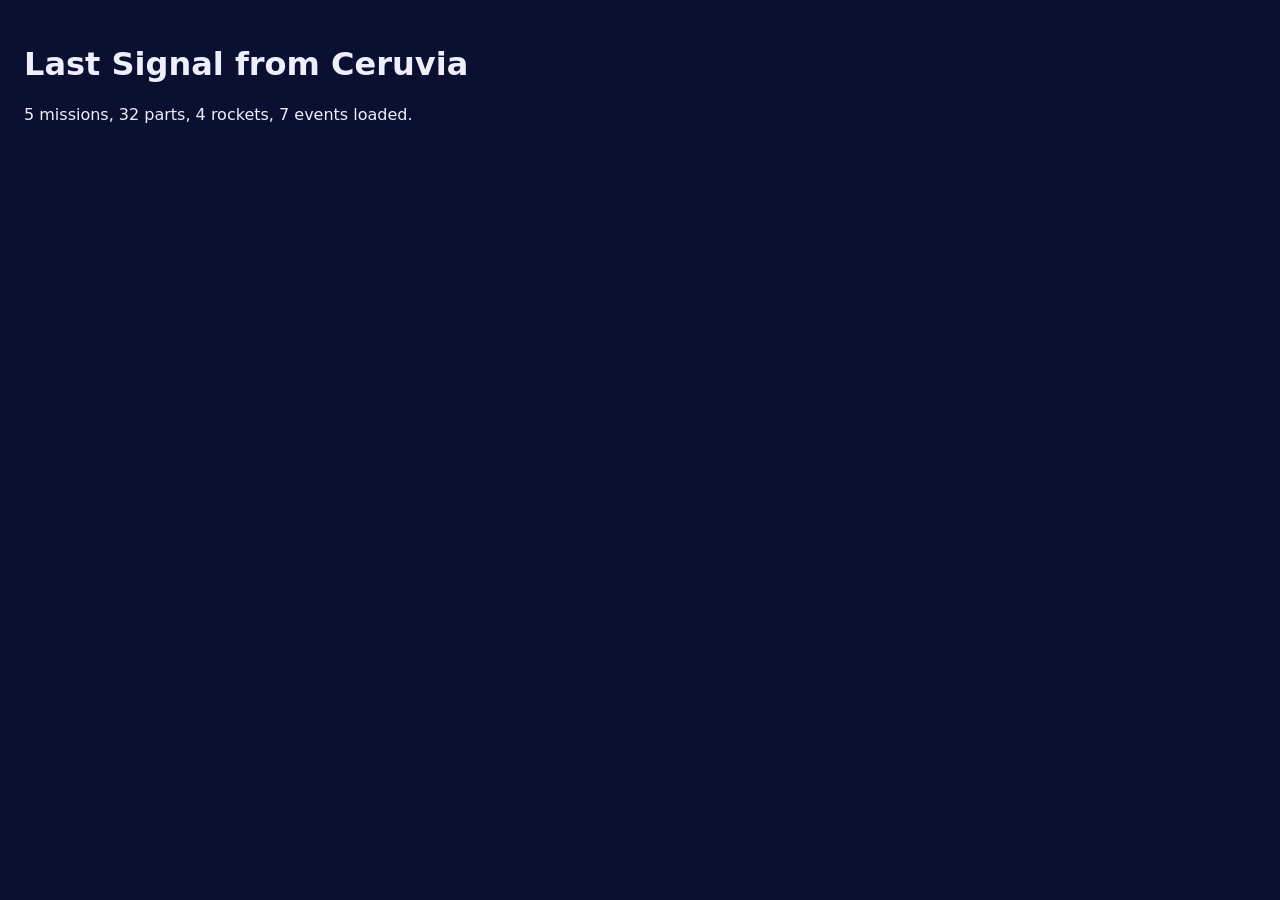
==== index.html @ 0e030383 "Step 2: the engineering model and a first Auto-build js/sim.js works out every number the player wil" ====
<!doctype html>
<!-- Written with the help of Claude, an AI assistant made by Anthropic, as directed and reviewed by the team. See "Use of AI" in README.md. Licensed under Apache-2.0 (see LICENSE). -->
<html lang="en">
<head>
<meta charset="utf-8">
<meta name="viewport" content="width=device-width, initial-scale=1">
<meta name="ai-assistance" content="Code, in-game text and synthesized audio written with the help of Claude (Anthropic), directed and reviewed by the team. No AI-generated images.">
<title>Last Signal from Ceruvia</title>
<style>body{background:#0b1030;color:#eef;font-family:system-ui,sans-serif;padding:16px}</style>
</head>
<body>
<main id="app"><h1>Last Signal from Ceruvia</h1><p id="status">Loading data…</p></main>
<script src="js/data.js"></script>
<script src="js/sim.js"></script>
<script src="js/builder.js"></script>
<script>
  // Temporary check page; replaced by the real shell in step 3.
  // Minimal stand-ins so the console snippets in TESTING.md run now.
  var S = { difficulty: 'rookie', mission: null, build: null, plan: null };
  function prepareMission(m) { S.mission = m; S.build = emptyBuild('medium'); S.plan = defaultPlan(m); }
  function C() { return calc(S.build, S.plan, S.mission, S.difficulty, 0); }
  document.getElementById('status').textContent =
    MISSIONS.length + ' missions, ' + Object.keys(PARTS).length + ' parts, ' +
    Object.keys(LAUNCHERS).length + ' rockets, ' + EVENTS.length + ' events loaded.';
</script>
</body>
</html>
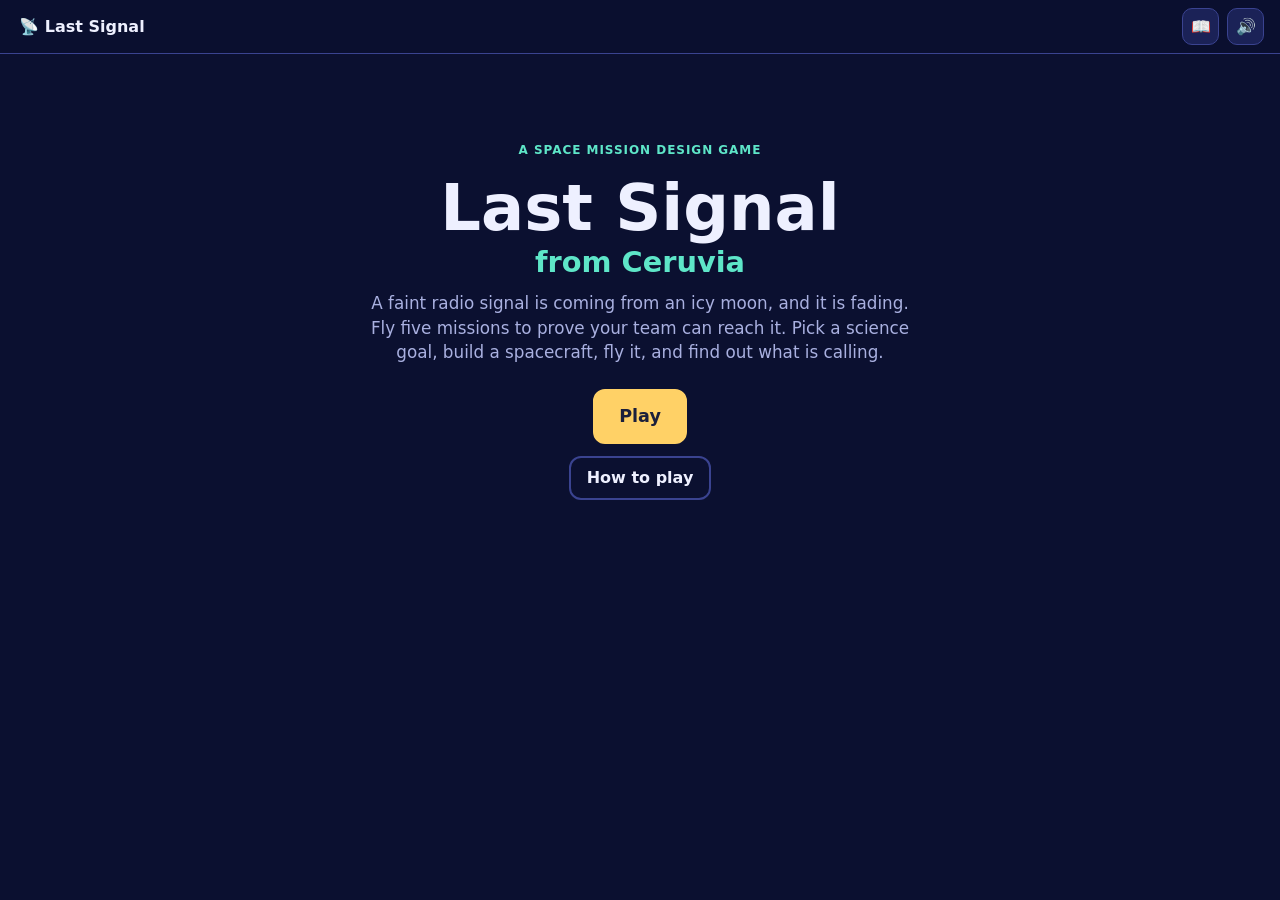
==== commit 8d317614: "Step 3: the whole game loop, from title screen to mission report Players can now pick a difficulty a" ====
--- a/index.html
+++ b/index.html
@@ -4,24 +4,25 @@
 <head>
 <meta charset="utf-8">
 <meta name="viewport" content="width=device-width, initial-scale=1">
+<meta name="description" content="Design and fly science missions, from Earth orbit to an icy moon with a fading signal.">
 <meta name="ai-assistance" content="Code, in-game text and synthesized audio written with the help of Claude (Anthropic), directed and reviewed by the team. No AI-generated images.">
+<meta name="theme-color" content="#0b1030">
 <title>Last Signal from Ceruvia</title>
-<style>body{background:#0b1030;color:#eef;font-family:system-ui,sans-serif;padding:16px}</style>
+<link rel="stylesheet" href="style.css">
 </head>
 <body>
-<main id="app"><h1>Last Signal from Ceruvia</h1><p id="status">Loading data…</p></main>
+<header id="topbar" class="topbar"></header>
+<main id="app" class="app" aria-live="polite"></main>
+<div id="modal" class="modal-wrap" hidden></div>
+<aside id="drawer" class="drawer" hidden aria-label="Handbook"></aside>
+<div id="toasts" class="toasts" aria-live="polite"></div>
+<noscript><p>This game needs JavaScript.</p></noscript>
 <script src="js/data.js"></script>
 <script src="js/sim.js"></script>
+<script src="js/audio.js"></script>
+<script src="js/fx.js"></script>
 <script src="js/builder.js"></script>
-<script>
-  // Temporary check page; replaced by the real shell in step 3.
-  // Minimal stand-ins so the console snippets in TESTING.md run now.
-  var S = { difficulty: 'rookie', mission: null, build: null, plan: null };
-  function prepareMission(m) { S.mission = m; S.build = emptyBuild('medium'); S.plan = defaultPlan(m); }
-  function C() { return calc(S.build, S.plan, S.mission, S.difficulty, 0); }
-  document.getElementById('status').textContent =
-    MISSIONS.length + ' missions, ' + Object.keys(PARTS).length + ' parts, ' +
-    Object.keys(LAUNCHERS).length + ' rockets, ' + EVENTS.length + ' events loaded.';
-</script>
+<script src="js/minigames.js"></script>
+<script src="js/game.js"></script>
 </body>
 </html>
--- a/style.css
+++ b/style.css
@@ -0,0 +1,182 @@
+/* Written with the help of Claude, an AI assistant made by Anthropic, as directed and reviewed by the team. See "Use of AI" in README.md. Licensed under Apache-2.0 (see LICENSE). */
+
+/* Base layout. The full sticker look, fonts and effects arrive in build step 7. */
+:root {
+  --bg: #0b1030; --bg2: #141a45; --card: #1b2257; --card2: #232b6b; --line: #3a4390;
+  --text: #eef0ff; --muted: #a9b0e0; --accent: #ffd166; --accent2: #5ee6c8;
+  --good: #06d6a0; --warn: #ffb547; --bad: #ef476f;
+  --radius: 14px; --font: system-ui, -apple-system, "Segoe UI", Roboto, sans-serif; --mono: ui-monospace, Menlo, Consolas, monospace;
+}
+* { box-sizing: border-box; }
+html, body { margin: 0; background: var(--bg); color: var(--text); font: 16px/1.45 var(--font); }
+body { min-height: 100vh; overflow-x: hidden; }
+h1, h2, h3, h4 { margin: .3em 0 .4em; line-height: 1.15; }
+h2 { font-size: 1.6rem; } h3 { font-size: 1.1rem; } h4 { font-size: .95rem; }
+p { margin: .4em 0; }
+a { color: var(--accent2); }
+button { font: inherit; color: inherit; }
+.small { font-size: .85rem; } .muted { color: var(--muted); } .mono { font-family: var(--mono); }
+.good { color: var(--good); } .warnc { color: var(--warn); } .badc { color: var(--bad); }
+.eyebrow { font-size: .75rem; letter-spacing: .08em; text-transform: uppercase; color: var(--accent2); font-weight: 700; }
+.row { display: flex; align-items: center; gap: .5rem; }
+.row.gap { gap: .6rem; } .row.wrap { flex-wrap: wrap; } .row.end { justify-content: flex-end; } .row.between { justify-content: space-between; }
+.stack { display: flex; flex-direction: column; gap: .7rem; align-items: center; }
+.grow { flex: 1; }
+.pill { display: inline-block; padding: .1em .55em; border-radius: 99px; background: var(--card2); border: 1px solid var(--line); font-size: .75rem; font-weight: 600; white-space: nowrap; }
+
+/* top bar */
+.topbar { position: sticky; top: 0; z-index: 20; display: flex; align-items: center; gap: .5rem; padding: .5rem 16px; background: rgba(11, 16, 48, .92); border-bottom: 1px solid var(--line); backdrop-filter: blur(6px); }
+.brand { background: none; border: 0; font-weight: 800; cursor: pointer; padding: .2rem; white-space: nowrap; }
+.brand:disabled { cursor: default; }
+.tb-mission { color: var(--muted); white-space: nowrap; overflow: hidden; text-overflow: ellipsis; }
+.iconbtn { background: var(--card); border: 1px solid var(--line); border-radius: 10px; width: 2.3rem; height: 2.3rem; cursor: pointer; flex: none; }
+
+/* main */
+.app { max-width: 1100px; margin: 0 auto; padding: 16px 16px 64px; }
+.narrow { max-width: 720px; margin: 0 auto; }
+.card { background: var(--card); border: 1px solid var(--line); border-radius: var(--radius); padding: 14px 16px; margin: 12px 0; }
+
+/* buttons */
+.btn { background: var(--card2); border: 2px solid var(--line); border-radius: 12px; padding: .55em 1em; font-weight: 700; cursor: pointer; transition: transform .08s; }
+.btn:active:not(:disabled) { transform: scale(.96); }
+.btn.primary { background: var(--accent); color: #1b1f3b; border-color: var(--accent); }
+.btn.ghost { background: transparent; }
+.btn.small { padding: .3em .7em; font-size: .85rem; }
+.btn.big { padding: .75em 1.4em; font-size: 1.1rem; }
+.btn:disabled { opacity: .45; cursor: not-allowed; }
+:focus-visible { outline: 3px solid var(--accent2); outline-offset: 2px; }
+
+/* choice cards */
+.choices { display: grid; grid-template-columns: repeat(auto-fill, minmax(220px, 1fr)); gap: .6rem; }
+.choice { display: flex; flex-direction: column; gap: .25rem; text-align: left; background: var(--card); border: 2px solid var(--line); border-radius: 12px; padding: .7rem .8rem; cursor: pointer; }
+.choice.sel { border-color: var(--accent); box-shadow: 0 0 0 2px var(--accent) inset; }
+.field { display: flex; flex-direction: column; gap: .3rem; margin: 1rem 0; }
+.field span:first-child { font-weight: 700; }
+input[type=text], textarea { background: var(--bg2); color: var(--text); border: 2px solid var(--line); border-radius: 10px; padding: .6em .8em; font: inherit; width: 100%; }
+input[type=range] { flex: 1; min-width: 120px; accent-color: var(--accent); }
+textarea.code { font-family: var(--mono); font-size: .8rem; word-break: break-all; }
+
+/* title */
+.title-screen { text-align: center; padding: 8vh 0 2rem; }
+.game-title { font-size: clamp(2.2rem, 8vw, 4rem); margin: .2em 0; }
+.game-title small { display: block; font-size: .45em; color: var(--accent2); }
+.lede { max-width: 560px; margin: 0 auto 1.5rem; color: var(--muted); font-size: 1.05rem; }
+
+/* mission control */
+.missions { display: grid; gap: .7rem; margin: 1rem 0; }
+.mission { display: flex; align-items: center; gap: .9rem; text-align: left; background: var(--card); border: 2px solid var(--line); border-radius: var(--radius); padding: .8rem 1rem; cursor: pointer; width: 100%; }
+.mission.locked { opacity: .55; cursor: not-allowed; }
+.mission .planet { font-size: 2.4rem; flex: none; }
+.mission .mtext { flex: 1; display: flex; flex-direction: column; min-width: 0; }
+.mission .mscore { display: flex; flex-direction: column; align-items: flex-end; flex: none; }
+.stars { color: var(--accent); letter-spacing: .1em; }
+table { width: 100%; border-collapse: collapse; }
+td { padding: .35rem .3rem; border-bottom: 1px solid var(--line); vertical-align: top; }
+table.score td:last-child { text-align: right; } tr.tot td { font-weight: 800; border-bottom: 0; }
+
+/* dialog */
+.dialog { display: flex; flex-direction: column; gap: .6rem; margin: 1rem 0; }
+.line { display: flex; gap: .6rem; align-items: flex-start; }
+.face { flex: none; width: 2.8rem; height: 2.8rem; border-radius: 50%; display: grid; place-items: center; font-size: 1.6rem; background: var(--card2); border: 2px solid var(--crew); }
+.bubble { background: var(--card); border: 1px solid var(--line); border-radius: 12px; padding: .5rem .8rem; flex: 1; min-width: 0; }
+.bubble p { margin: .2rem 0 0; }
+.objs, .how ol { padding-left: 1.3rem; }
+.card.goal.sel { border-color: var(--accent); }
+
+/* hangar */
+.goalchip { border-radius: 12px; padding: .5rem .8rem; margin: .6rem 0; font-size: .9rem; border: 1px solid var(--line); }
+.goalchip.ok { background: rgba(6, 214, 160, .12); border-color: var(--good); } .goalchip.warn { background: rgba(255, 181, 71, .12); border-color: var(--warn); }
+.meters { display: grid; grid-template-columns: repeat(auto-fill, minmax(240px, 1fr)); gap: .5rem .9rem; }
+.meter .row { justify-content: space-between; gap: .4rem; }
+.meter .row span { flex: 1; text-align: right; overflow: hidden; text-overflow: ellipsis; white-space: nowrap; }
+.meter .bar { height: 8px; border-radius: 99px; background: var(--bg2); overflow: hidden; margin-top: .25rem; }
+.meter .bar i { display: block; height: 100%; background: var(--good); }
+.meter.warn .bar i { background: var(--warn); } .meter.bad .bar i { background: var(--bad); }
+.meter .fix { color: var(--warn); margin-top: .15rem; } .meter.bad .fix { color: var(--bad); }
+.qbtn { flex: none; width: 1.5rem; height: 1.5rem; border-radius: 50%; border: 1px solid var(--line); background: var(--card2); cursor: pointer; font-size: .8rem; font-weight: 800; }
+.tabs { display: flex; gap: .4rem; margin: .8rem 0 0; }
+.tab { background: transparent; border: 2px solid var(--line); border-bottom: 0; border-radius: 12px 12px 0 0; padding: .45rem 1rem; cursor: pointer; font-weight: 700; }
+.tab.sel { background: var(--card); border-color: var(--accent); }
+.hangar-grid { display: grid; grid-template-columns: minmax(0, 1fr) minmax(0, 1fr); gap: 12px; }
+.hangar-grid .card { margin: 0; }
+.ship-head { display: flex; justify-content: space-between; align-items: center; gap: .5rem; flex-wrap: wrap; margin-bottom: .5rem; }
+.slotrow { margin: .45rem 0; }
+.slotrow .hint { opacity: .7; }
+.slots { display: flex; flex-wrap: wrap; gap: .35rem; margin-top: .2rem; }
+.slot { border-radius: 10px; padding: .3rem .6rem; font-size: .85rem; min-height: 2rem; display: inline-flex; align-items: center; gap: .3rem; }
+.slot.empty { border: 2px dashed var(--line); color: var(--muted); }
+.slot.full { background: var(--card2); border: 2px solid var(--cat); cursor: pointer; }
+.shelf { max-height: 70vh; overflow-y: auto; }
+.shelf-cat { margin-bottom: .6rem; }
+.part { display: flex; flex-direction: column; gap: .1rem; width: 100%; text-align: left; background: var(--bg2); border: 2px solid var(--line); border-left: 6px solid var(--cat); border-radius: 10px; padding: .45rem .6rem; margin: .3rem 0; cursor: pointer; }
+.part.on { box-shadow: 0 0 0 2px var(--cat) inset; }
+.part.locked { opacity: .5; }
+.goalstar { color: var(--accent); font-size: .8rem; }
+.chip { display: inline-block; border: 2px solid var(--cat); border-radius: 99px; padding: .05rem .5rem; font-size: .8rem; }
+.plan h3 { margin-top: 1rem; }
+.plan.locked .choice { opacity: .6; }
+details.adv { margin-top: 1rem; border: 1px solid var(--line); border-radius: 12px; padding: .5rem .8rem; }
+details summary { cursor: pointer; font-weight: 700; }
+
+/* review */
+.summary.ok { border-color: var(--good); } .summary.warn { border-color: var(--warn); } .summary.bad { border-color: var(--bad); }
+.ritem { display: flex; gap: .6rem; padding: .4rem 0; border-top: 1px solid var(--line); }
+.ricon { flex: none; width: 1.6rem; height: 1.6rem; border-radius: 50%; display: grid; place-items: center; font-weight: 900; color: #1b1f3b; }
+.ritem.ok .ricon { background: var(--good); } .ritem.warn .ricon { background: var(--warn); } .ritem.block .ricon { background: var(--bad); }
+
+/* flight */
+.game-card { max-width: 640px; margin: 1rem auto; text-align: center; }
+.verdict { border-radius: 12px; padding: .6rem; margin: .8rem 0; }
+.verdict.good { background: rgba(6, 214, 160, .12); } .verdict.ok { background: rgba(255, 209, 102, .12); } .verdict.bad { background: rgba(239, 71, 111, .14); }
+.game-card .row { justify-content: center; }
+.log { list-style: none; padding: 0; margin: .3rem 0; }
+.log li { padding: .25rem 0 .25rem .9rem; border-left: 3px solid var(--line); margin: .2rem 0; font-size: .9rem; }
+.log li.good { border-color: var(--good); } .log li.warn { border-color: var(--warn); } .log li.bad { border-color: var(--bad); }
+.explore-grid { display: grid; grid-template-columns: minmax(0, 1fr) minmax(0, 1fr); gap: 12px; }
+.explore-grid .card { margin: 0; }
+.planetmap { position: relative; width: 100%; max-width: 360px; aspect-ratio: 1; margin: 0 auto; border-radius: 50%; overflow: hidden;
+  background: radial-gradient(circle at 35% 30%, color-mix(in srgb, var(--pc) 70%, white), var(--pc) 55%, color-mix(in srgb, var(--pc) 50%, black)); }
+.nocov { position: absolute; left: 0; right: 0; background: repeating-linear-gradient(45deg, rgba(0, 0, 0, .45) 0 6px, rgba(0, 0, 0, .25) 6px 12px); }
+.nocov.top { top: 0; } .nocov.bot { bottom: 0; }
+.sitedot { position: absolute; transform: translate(-50%, -50%); width: 1.8rem; height: 1.8rem; border-radius: 50%; border: 3px solid #fff; background: rgba(27, 31, 59, .8); cursor: pointer; font-size: .75rem; font-weight: 800; padding: 0; }
+.sitedot.found { background: var(--good); color: #1b1f3b; }
+.sitedot.sel { border-color: var(--accent); box-shadow: 0 0 0 4px rgba(255, 209, 102, .5); }
+.findlist { list-style: none; padding: 0; }
+.findlist li { display: grid; grid-template-columns: 7.5rem 1fr 1fr; gap: .4rem; padding: .3rem 0; border-top: 1px solid var(--line); }
+.finds { display: grid; gap: .6rem; }
+.find { background: var(--bg2); border: 2px solid var(--accent2); border-radius: 12px; padding: .6rem .8rem; }
+.find .pill { margin-left: .4rem; }
+.event { text-align: center; }
+.ev-icon { font-size: 2.6rem; }
+.outcome { padding: .5rem; border-radius: 10px; } .outcome.good { background: rgba(6, 214, 160, .12); } .outcome.bad { background: rgba(239, 71, 111, .14); }
+
+/* report */
+.report-top { display: flex; align-items: center; gap: 1rem; justify-content: center; flex-wrap: wrap; }
+.bigstars { font-size: 2.4rem; } .total { font-size: 1.8rem; font-weight: 800; }
+.objlist { list-style: none; padding: 0; } .objlist li { padding: .3rem 0; }
+.objlist li.good { color: var(--text); } .objlist li.bad { color: var(--muted); }
+.links li { margin: .4rem 0; }
+
+/* overlays */
+.modal-wrap { position: fixed; inset: 0; z-index: 50; background: rgba(5, 8, 25, .7); display: grid; place-items: center; padding: 16px; }
+.modal-wrap[hidden] { display: none; }
+.modal-box { background: var(--card); border: 2px solid var(--line); border-radius: 16px; padding: 18px; width: 100%; max-width: 460px; max-height: 88vh; overflow-y: auto; }
+.modal-box.wide { max-width: 640px; }
+.drawer { position: fixed; top: 0; right: 0; bottom: 0; z-index: 40; width: min(420px, 100%); background: var(--bg2); border-left: 2px solid var(--line); padding: 16px; overflow-y: auto; }
+.drawer[hidden] { display: none; }
+.drawer details { margin: .6rem 0; border-bottom: 1px solid var(--line); padding-bottom: .5rem; }
+.toasts { position: fixed; left: 50%; bottom: 16px; transform: translateX(-50%); z-index: 60; display: flex; flex-direction: column; gap: .4rem; width: min(420px, calc(100% - 32px)); pointer-events: none; }
+.toast { background: var(--card2); border: 2px solid var(--accent); border-radius: 12px; padding: .55rem .8rem; text-align: center; transition: opacity .4s; }
+.toast.out { opacity: 0; }
+
+/* phones */
+@media (max-width: 720px) {
+  .hangar-grid, .explore-grid { grid-template-columns: minmax(0, 1fr); }
+  .shelf { max-height: none; }
+  .tb-mission { display: none; }
+  .brand span { display: none; }
+  .findlist li { grid-template-columns: 6rem 1fr; }
+  .findlist li span:last-child { grid-column: 2; }
+  h2 { font-size: 1.35rem; }
+}
+@media (prefers-reduced-motion: reduce) { * { transition: none !important; animation: none !important; } }
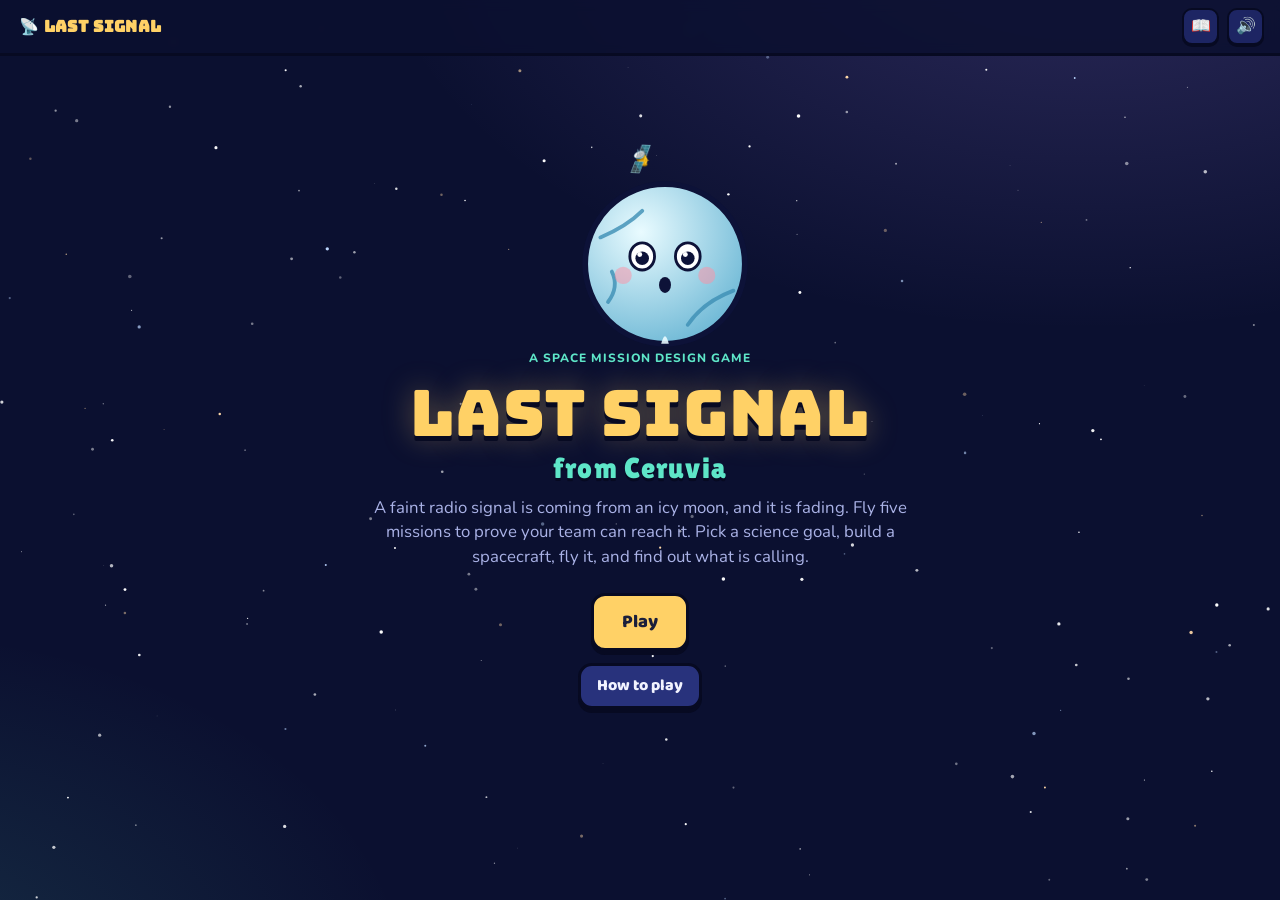
==== commit 19f51e6b: "Step 7: a cartoon space look with planets that have faces The game now sits on a twinkling starfield" ====
--- a/index.html
+++ b/index.html
@@ -8,9 +8,14 @@
 <meta name="ai-assistance" content="Code, in-game text and synthesized audio written with the help of Claude (Anthropic), directed and reviewed by the team. No AI-generated images.">
 <meta name="theme-color" content="#0b1030">
 <title>Last Signal from Ceruvia</title>
+<link rel="preconnect" href="https://fonts.googleapis.com">
+<link rel="preconnect" href="https://fonts.gstatic.com" crossorigin>
+<link rel="stylesheet" href="https://fonts.googleapis.com/css2?family=Baloo+2:wght@600;700;800&family=Bungee&family=IBM+Plex+Mono:wght@400;600&family=Lilita+One&family=Nunito:wght@400;600;700;800&display=swap">
 <link rel="stylesheet" href="style.css">
 </head>
 <body>
+<canvas id="bgSpace" aria-hidden="true"></canvas>
+<canvas id="fxLayer" aria-hidden="true"></canvas>
 <header id="topbar" class="topbar"></header>
 <main id="app" class="app" aria-live="polite"></main>
 <div id="modal" class="modal-wrap" hidden></div>
--- a/style.css
+++ b/style.css
@@ -2,10 +2,13 @@
 
 /* Base layout. The full sticker look, fonts and effects arrive in build step 7. */
 :root {
-  --bg: #0b1030; --bg2: #141a45; --card: #1b2257; --card2: #232b6b; --line: #3a4390;
-  --text: #eef0ff; --muted: #a9b0e0; --accent: #ffd166; --accent2: #5ee6c8;
+  --bg: #0b1030; --bg2: #141a4a; --card: #1d2563; --card2: #28327c; --line: #3d48a0; --ink: #070a22;
+  --text: #f2f3ff; --muted: #aab2e6; --accent: #ffd166; --accent2: #5ee6c8; --pink: #ff6b9d; --blue: #7cc4ff; --violet: #a78bfa;
   --good: #06d6a0; --warn: #ffb547; --bad: #ef476f;
-  --radius: 14px; --font: system-ui, -apple-system, "Segoe UI", Roboto, sans-serif; --mono: ui-monospace, Menlo, Consolas, monospace;
+  --radius: 18px; --font: "Nunito", system-ui, -apple-system, "Segoe UI", Roboto, sans-serif;
+  --display: "Lilita One", "Baloo 2", system-ui, sans-serif; --round: "Baloo 2", "Nunito", system-ui, sans-serif;
+  --title: "Bungee", "Lilita One", system-ui, sans-serif; --mono: "IBM Plex Mono", ui-monospace, Menlo, Consolas, monospace;
+  --sticker: 0 5px 0 var(--ink); --sticker-sm: 0 3px 0 var(--ink);
 }
 * { box-sizing: border-box; }
 html, body { margin: 0; background: var(--bg); color: var(--text); font: 16px/1.45 var(--font); }
@@ -99,13 +102,6 @@
 .tab.sel { background: var(--card); border-color: var(--accent); }
 .hangar-grid { display: grid; grid-template-columns: minmax(0, 1fr) minmax(0, 1fr); gap: 12px; }
 .hangar-grid .card { margin: 0; }
-.ship-head { display: flex; justify-content: space-between; align-items: center; gap: .5rem; flex-wrap: wrap; margin-bottom: .5rem; }
-.slotrow { margin: .45rem 0; }
-.slotrow .hint { opacity: .7; }
-.slots { display: flex; flex-wrap: wrap; gap: .35rem; margin-top: .2rem; }
-.slot { border-radius: 10px; padding: .3rem .6rem; font-size: .85rem; min-height: 2rem; display: inline-flex; align-items: center; gap: .3rem; }
-.slot.empty { border: 2px dashed var(--line); color: var(--muted); }
-.slot.full { background: var(--card2); border: 2px solid var(--cat); cursor: pointer; }
 .shelf { max-height: 70vh; overflow-y: auto; }
 .shelf-cat { margin-bottom: .6rem; }
 .part { display: flex; flex-direction: column; gap: .1rem; width: 100%; text-align: left; background: var(--bg2); border: 2px solid var(--line); border-left: 6px solid var(--cat); border-radius: 10px; padding: .45rem .6rem; margin: .3rem 0; cursor: pointer; }
@@ -169,14 +165,222 @@
 .toast { background: var(--card2); border: 2px solid var(--accent); border-radius: 12px; padding: .55rem .8rem; text-align: center; transition: opacity .4s; }
 .toast.out { opacity: 0; }
 
+/* ---------- hangar: the spacecraft ---------- */
+.center { text-align: center; }
+.ship-head { display: flex; justify-content: space-between; align-items: center; gap: .5rem; flex-wrap: wrap; margin-bottom: .4rem; }
+.ship { display: flex; flex-direction: column; align-items: center; gap: 6px; padding: 6px 0; user-select: none; -webkit-user-select: none; }
+.ship-row { display: flex; gap: 10px; justify-content: center; align-items: flex-end; }
+.ship-row.mid { align-items: center; width: 100%; gap: 6px; }
+.ship-row.bot { align-items: flex-start; }
+.wings { display: flex; flex-direction: column; gap: 6px; flex: none; }
+.body { flex: 0 1 250px; min-width: 0; padding: 8px; border-radius: 18px; border: 3px solid #0d1238; color: #1b1f3b;
+  background: linear-gradient(160deg, color-mix(in srgb, var(--paint) 92%, white), color-mix(in srgb, var(--paint) 70%, black)); box-shadow: 0 6px 0 rgba(0, 0, 0, .3); }
+.body-head { display: flex; align-items: center; gap: 6px; margin-bottom: 4px; min-width: 0; }
+.nameplate { font-weight: 800; font-size: .8rem; background: rgba(13, 18, 56, .85); color: #fff; padding: .1rem .5rem; border-radius: 99px; overflow: hidden; text-overflow: ellipsis; white-space: nowrap; }
+.zone { margin-top: 4px; }
+.zl { display: block; font-size: .62rem; font-weight: 800; text-transform: uppercase; letter-spacing: .06em; opacity: .75; margin-bottom: 2px; }
+.mgrid { display: grid; grid-template-columns: repeat(3, minmax(0, 1fr)); gap: 5px; }
+.mount { width: 64px; height: 56px; border-radius: 10px; display: flex; flex-direction: column; align-items: center; justify-content: center; gap: 1px;
+  font-size: .66rem; line-height: 1.05; text-align: center; padding: 2px; touch-action: pan-y; -webkit-touch-callout: none; user-select: none; -webkit-user-select: none; transition: transform .1s; }
+.mgrid .mount { width: auto; min-width: 0; }
+.mount .mi { font-size: 1.25rem; line-height: 1; }
+.mount .ml { max-width: 100%; overflow: hidden; text-overflow: ellipsis; white-space: nowrap; }
+.mount.empty { border: 2px dashed rgba(169, 176, 224, .55); background: rgba(11, 16, 48, .35); color: var(--muted); }
+.mount.empty .mi { opacity: .45; filter: grayscale(1); }
+.body .mount.empty { border-color: rgba(13, 18, 56, .45); background: rgba(255, 255, 255, .28); color: rgba(13, 18, 56, .75); }
+.mount.locked { opacity: .45; }
+.mount.full { background: var(--card2); border: 2px solid var(--cat); color: var(--text); cursor: grab; box-shadow: 0 3px 0 rgba(0, 0, 0, .35); }
+.mount.wing { width: 58px; height: 62px; }
+.mount.full.solar { background: repeating-linear-gradient(90deg, #24409a 0 9px, #3a62d6 9px 11px); border-color: #9ec0ff; }
+.mount.full.rtg { background: repeating-linear-gradient(0deg, #4a4f6e 0 6px, #2f3350 6px 9px); }
+.mount.ant { border-radius: 50% 50% 12px 12px; }
+.mount.cap { border-radius: 40px 40px 10px 10px; }
+.mount.eng { border-radius: 8px 8px 26px 26px; }
+.mount.lnd { border-radius: 10px 10px 4px 4px; }
+.patch-img { width: 42px; height: 42px; border-radius: 50%; flex: none; display: inline-grid; place-items: center; background: rgba(13, 18, 56, .25); }
+.patch-img.big { width: 72px; height: 72px; }
+.patch-img.empty { font-size: 1.2rem; }
+/* drag and drop */
+.part, .mount.full { -webkit-touch-callout: none; }
+.part { touch-action: pan-y; user-select: none; -webkit-user-select: none; }
+body.dragging, body.dragging * { cursor: grabbing !important; }
+body.dragging .mount.can { outline: 3px dashed var(--good); outline-offset: 2px; }
+body.dragging .mount.nope { opacity: .3; }
+.mount.over { transform: scale(1.1); background: rgba(6, 214, 160, .45) !important; }
+.drag-ghost { position: fixed; left: 0; top: 0; z-index: 100; pointer-events: none; padding: .45rem .75rem; border-radius: 12px; background: var(--card2);
+  border: 2px solid var(--cat); font-weight: 800; box-shadow: 0 10px 24px rgba(0, 0, 0, .5); white-space: nowrap; }
+.shelf-tip { margin-top: 0; }
+/* paint tab */
+.paint-grid { display: grid; grid-template-columns: minmax(0, 1fr) minmax(0, 1.4fr); gap: 12px; }
+.paint-grid > .card { margin: 0; }
+.swatches { display: flex; flex-wrap: wrap; gap: .4rem; margin: .4rem 0; }
+.swatch { width: 2.2rem; height: 2.2rem; border-radius: 50%; border: 3px solid var(--line); background: var(--sw); cursor: pointer; padding: 0; }
+.swatch.sel { border-color: var(--accent); box-shadow: 0 0 0 3px rgba(255, 209, 102, .4); }
+.small-sw .swatch { width: 1.8rem; height: 1.8rem; }
+.patch-editor { display: flex; gap: 12px; flex-wrap: wrap; align-items: flex-start; }
+.patchwrap { position: relative; width: min(280px, 100%); aspect-ratio: 1; flex: none; }
+.patchwrap canvas { position: absolute; inset: 0; width: 100%; height: 100%; }
+#patchArt { touch-action: none; cursor: crosshair; }
+#patchRing { pointer-events: none; }
+.tools { flex: 1; min-width: 200px; display: flex; flex-direction: column; gap: .5rem; }
+.stamps { display: flex; flex-wrap: wrap; gap: .3rem; }
+.stampbtn { width: 2.2rem; height: 2.2rem; border-radius: 10px; border: 2px solid var(--line); background: var(--bg2); cursor: pointer; font-size: 1.1rem; padding: 0; }
+.stampbtn.sel { border-color: var(--accent); }
+/* compare tab */
+.tablewrap { overflow-x: auto; }
+table.compare { min-width: 420px; }
+table.compare th { text-align: left; padding: .35rem .3rem; border-bottom: 1px solid var(--line); font-size: .85rem; vertical-align: top; }
+table.compare td { font-size: .9rem; }
+table.compare td.best { color: var(--good); font-weight: 800; }
+
+/* ---------- minigames ---------- */
+.game-wrap { max-width: 900px; margin: 0 auto; }
+.ghud { min-height: 1.6em; font-size: .9rem; color: var(--muted); margin: .2rem 0 .4rem; }
+.ghud b { color: var(--text); font-family: var(--mono); }
+.gcanvas { width: 100%; border-radius: var(--radius); overflow: hidden; border: 2px solid var(--line); background: #060a24; }
+.gcanvas canvas { display: block; width: 100%; touch-action: none; }
+.touch { display: flex; gap: .5rem; margin-top: .6rem; justify-content: center; user-select: none; -webkit-user-select: none; }
+.tbtn { flex: 1; max-width: 140px; min-height: 3.4rem; border-radius: 14px; border: 2px solid var(--line); background: var(--card2); font-weight: 800; font-size: 1rem;
+  touch-action: none; -webkit-touch-callout: none; cursor: pointer; }
+.tbtn.wide { max-width: 260px; }
+.tbtn.on { background: var(--accent); color: #1b1f3b; border-color: var(--accent); transform: scale(.96); }
+.keys { margin: .6rem 0; }
+.effects { text-align: left; background: var(--bg2); border-radius: 12px; padding: .5rem .8rem; margin: .7rem 0; font-size: .9rem; }
+.effects ul { margin: .3rem 0 0; padding-left: 1.2rem; }
+.lesson { background: rgba(255, 209, 102, .1); border-radius: 10px; padding: .4rem .6rem; }
+.scanbox canvas { width: 100%; height: auto; border-radius: 10px; display: block; margin: .4rem 0; }
+/* power emergency */
+.crisis-stats { display: grid; grid-template-columns: repeat(auto-fit, minmax(120px, 1fr)); gap: .5rem; margin: .6rem 0; }
+.crisis-stats div { background: var(--bg2); border-radius: 10px; padding: .4rem .6rem; display: flex; flex-direction: column; }
+.battery .bar { height: 14px; border-radius: 99px; background: var(--bg2); overflow: hidden; margin: .3rem 0 .6rem; }
+.battery .bar i { display: block; height: 100%; background: var(--good); transition: width .3s; }
+.battery .bar i.low { background: var(--bad); }
+.loads { display: grid; grid-template-columns: repeat(auto-fill, minmax(200px, 1fr)); gap: .5rem; margin: .5rem 0; }
+.load { display: flex; flex-direction: column; gap: .15rem; text-align: left; padding: .55rem .7rem; border-radius: 12px; border: 2px solid var(--line); background: var(--bg2); cursor: pointer; opacity: .75; }
+.load.on { border-color: var(--good); background: rgba(6, 214, 160, .1); opacity: 1; }
+
+/* ---------- beginner mode: coach and tour ---------- */
+.coach { display: flex; gap: .7rem; align-items: flex-start; background: var(--card); border: 2px solid var(--accent); border-radius: var(--radius); padding: .7rem .9rem; margin: .6rem 0; }
+.coach-body { flex: 1; min-width: 0; }
+.coach-body p { margin: .15rem 0 .45rem; }
+.checks { display: inline-flex; flex-wrap: wrap; gap: .3rem; }
+.check { font-size: .75rem; font-weight: 700; padding: .1rem .5rem; border-radius: 99px; background: var(--bg2); color: var(--muted); border: 1px solid var(--line); }
+.check.ok { color: var(--good); border-color: var(--good); }
+.tour { position: fixed; inset: 0; z-index: 70; pointer-events: none; }
+.tour-spot { position: fixed; border-radius: 14px; box-shadow: 0 0 0 9999px rgba(5, 8, 25, .72); outline: 3px solid var(--accent); transition: all .25s ease; }
+.tour-tip { position: fixed; left: 50%; transform: translateX(-50%); width: min(460px, calc(100% - 32px)); background: var(--card2); border: 2px solid var(--accent);
+  border-radius: 16px; padding: .8rem 1rem; pointer-events: auto; box-shadow: 0 10px 30px rgba(0, 0, 0, .5); }
+.tour-tip.at-top { top: 70px; } .tour-tip.at-bottom { bottom: 16px; }
+.tour-tip p { margin: 0 0 .5rem; }
+@media (prefers-reduced-motion: reduce) { .tour-spot { transition: none; } }
+
+/* ---------- look and feel: cosmic sticker style ---------- */
+html { background: radial-gradient(1200px 700px at 85% -10%, rgba(167, 139, 250, .22), transparent 60%),
+  radial-gradient(900px 600px at -10% 110%, rgba(94, 230, 200, .14), transparent 60%), var(--bg); background-attachment: fixed; }
+body { background: transparent; }
+#bgSpace, #fxLayer { position: fixed; inset: 0; pointer-events: none; }
+#bgSpace { z-index: 0; } #fxLayer { z-index: 90; }
+.topbar, .app { position: relative; z-index: 1; }
+.topbar { position: sticky; z-index: 20; background: rgba(11, 16, 48, .85); border-bottom: 3px solid var(--ink); }
+h1, h2 { font-family: var(--display); font-weight: 400; letter-spacing: .01em; }
+h3, h4 { font-family: var(--round); font-weight: 800; }
+.eyebrow { font-family: var(--font); font-weight: 800; }
+.brand { font-family: var(--title); font-size: 1rem; letter-spacing: .02em; color: var(--accent); }
+.mono, .meter .mono, .total, .ghud b { font-family: var(--mono); }
+
+/* sticker cards */
+.card, .choice, .mission, .modal-box, .coach, .bubble, .meters, .gcanvas, .tour-tip {
+  border: 3px solid var(--ink); box-shadow: var(--sticker); border-radius: var(--radius); }
+.card { background: linear-gradient(180deg, var(--card), color-mix(in srgb, var(--card) 85%, black)); }
+.choice { background: var(--card); transition: transform .12s, border-color .12s; }
+.choice:hover { transform: translateY(-2px); }
+.choice.sel { border-color: var(--accent); box-shadow: 0 5px 0 #b8892b; }
+.mission { background: var(--card); transition: transform .12s; }
+.mission:not(.locked):hover { transform: translateY(-3px) rotate(-.4deg); }
+.part { border: 3px solid var(--ink); border-left: 8px solid var(--cat); box-shadow: var(--sticker-sm); transition: transform .1s; }
+.part:hover { transform: translateX(3px); }
+.mount.full { border-width: 3px; box-shadow: var(--sticker-sm); }
+.pill { border: 2px solid var(--ink); }
+.tab { border: 3px solid var(--ink); border-bottom: 0; }
+.tab.sel { background: var(--accent); color: #1b1f3b; border-color: var(--ink); }
+.qbtn, .iconbtn { border: 2px solid var(--ink); box-shadow: 0 2px 0 var(--ink); }
+
+/* squishy buttons */
+.btn { font-family: var(--round); font-weight: 800; border: 3px solid var(--ink); border-radius: 14px; box-shadow: 0 4px 0 var(--ink);
+  transition: transform .08s, box-shadow .08s, filter .12s; }
+.btn:hover:not(:disabled) { filter: brightness(1.08); transform: translateY(-1px); box-shadow: 0 5px 0 var(--ink); }
+.btn:active:not(:disabled) { transform: translateY(3px) scale(.97); box-shadow: 0 1px 0 var(--ink); }
+.btn.primary { background: var(--accent); border-color: var(--ink); color: #1b1f3b; }
+.btn.ghost { background: var(--card2); }
+.btn.big { font-size: 1.15rem; padding: .7em 1.5em; }
+.tbtn { border: 3px solid var(--ink); box-shadow: 0 4px 0 var(--ink); font-family: var(--round); }
+.tbtn.on { transform: translateY(3px); box-shadow: 0 1px 0 var(--ink); }
+.iconbtn:active, .qbtn:active { transform: translateY(2px); box-shadow: none; }
+
+/* title hero */
+.game-title { font-family: var(--title); font-weight: 400; color: var(--accent); text-shadow: 0 5px 0 var(--ink), 0 0 30px rgba(255, 209, 102, .35); line-height: 1.05; }
+.game-title small { font-family: var(--display); color: var(--accent2); text-shadow: 0 3px 0 var(--ink); letter-spacing: .04em; margin-top: .2em; }
+.hero { position: relative; width: 190px; height: 190px; margin: 0 auto 1rem; }
+.hero-planet { position: absolute; inset: 25px; width: 140px; height: 140px; animation: bob 4s ease-in-out infinite; }
+.hero .ring { position: absolute; inset: 50%; border: 2px solid rgba(94, 230, 200, .6); border-radius: 50%; animation: ping 3s ease-out infinite; }
+.hero .r2 { animation-delay: 1s; } .hero .r3 { animation-delay: 2s; }
+.hero .orbit { position: absolute; inset: 0; animation: spin 9s linear infinite; }
+.hero .sat { position: absolute; top: -4px; left: 50%; font-size: 1.6rem; transform: translateX(-50%) rotate(90deg); }
+@keyframes bob { 50% { transform: translateY(-6px) rotate(2deg); } }
+@keyframes ping { 0% { inset: 45%; opacity: 1; } 100% { inset: -20%; opacity: 0; } }
+@keyframes spin { to { transform: rotate(360deg); } }
+
+/* planets with faces */
+.planet-svg { display: block; width: 100%; height: 100%; overflow: visible; }
+.mission .planet { width: 64px; height: 64px; font-size: 2rem; display: grid; place-items: center; }
+.mission:not(.locked):hover .planet-svg { animation: wiggle .5s ease; }
+@keyframes wiggle { 25% { transform: rotate(-6deg); } 75% { transform: rotate(6deg); } }
+.brief-head { display: flex; align-items: center; justify-content: space-between; gap: 1rem; }
+.brief-planet { width: 96px; height: 96px; flex: none; animation: bob 4s ease-in-out infinite; }
+.report-planet { width: 84px; height: 84px; }
+.face { overflow: hidden; background: color-mix(in srgb, var(--crew) 30%, #1b2257); border: 3px solid var(--ink); box-shadow: 0 2px 0 var(--ink); }
+.face svg { display: block; }
+.coach .face, .tour-tip .face, .line .face { width: 3.1rem; height: 3.1rem; flex: none; }
+.bubble { background: var(--card); position: relative; }
+.bubble::before { content: ""; position: absolute; left: -10px; top: 14px; border: 8px solid transparent; border-right-color: var(--ink); }
+
+/* googly-eyed spacecraft */
+.body { position: relative; border-width: 3px; border-color: var(--ink); box-shadow: 0 6px 0 var(--ink); }
+.googly { position: absolute; top: -16px; left: 50%; transform: translateX(-50%); display: flex; gap: 4px; pointer-events: none; z-index: 2; }
+.googly i { width: 22px; height: 22px; background: #fff; border: 3px solid var(--ink); border-radius: 50%; position: relative; display: block; }
+.googly b { position: absolute; width: 9px; height: 9px; background: var(--ink); border-radius: 50%; left: 4px; top: 5px; animation: googly 3.5s ease-in-out infinite; }
+.googly i:last-child b { animation-delay: .15s; }
+@keyframes googly { 0%, 100% { transform: translate(0, 0); } 30% { transform: translate(4px, 3px); } 60% { transform: translate(1px, 5px); } 80% { transform: translate(3px, 0); } }
+.ship-row.top { margin-bottom: 10px; }
+
+/* small touches */
+.meter .bar, .battery .bar { border: 2px solid var(--ink); }
+.meter .bar i { border-radius: 99px; }
+.verdict { border: 3px solid var(--ink); box-shadow: var(--sticker-sm); }
+.toast { border: 3px solid var(--ink); background: var(--accent); color: #1b1f3b; font-weight: 800; box-shadow: var(--sticker-sm); }
+.find { border: 3px solid var(--ink); border-left: 8px solid var(--accent2); box-shadow: var(--sticker-sm); }
+.goalchip { border: 3px solid var(--ink); }
+.sitedot { border-color: var(--ink); box-shadow: 0 0 0 2px #fff; }
+.planetmap { border: 3px solid var(--ink); box-shadow: 0 6px 0 var(--ink), inset -20px -20px 40px rgba(0, 0, 0, .35); }
+.drawer { border-left: 3px solid var(--ink); }
+.stars { text-shadow: 0 2px 0 var(--ink); }
+.bigstars .stars { font-size: 2.6rem; }
+@keyframes popIn { 0% { transform: scale(.85); opacity: 0; } 70% { transform: scale(1.03); } 100% { transform: scale(1); opacity: 1; } }
+.modal-box, .verdict, .find, .toast { animation: popIn .25s ease-out; }
+.app.enter > * { animation: fadeUp .25s ease-out; }
+@keyframes fadeUp { from { transform: translateY(6px); opacity: 0; } }
+
 /* phones */
 @media (max-width: 720px) {
-  .hangar-grid, .explore-grid { grid-template-columns: minmax(0, 1fr); }
+  .hangar-grid, .explore-grid, .paint-grid { grid-template-columns: minmax(0, 1fr); }
+  .mount { width: 56px; } .mount.wing { width: 50px; }
   .shelf { max-height: none; }
   .tb-mission { display: none; }
   .brand span { display: none; }
   .findlist li { grid-template-columns: 6rem 1fr; }
   .findlist li span:last-child { grid-column: 2; }
-  h2 { font-size: 1.35rem; }
+  h2 { font-size: 1.45rem; }
+  .brief-planet { width: 72px; height: 72px; }
+  .hero { width: 150px; height: 150px; } .hero-planet { inset: 20px; width: 110px; height: 110px; }
 }
 @media (prefers-reduced-motion: reduce) { * { transition: none !important; animation: none !important; } }
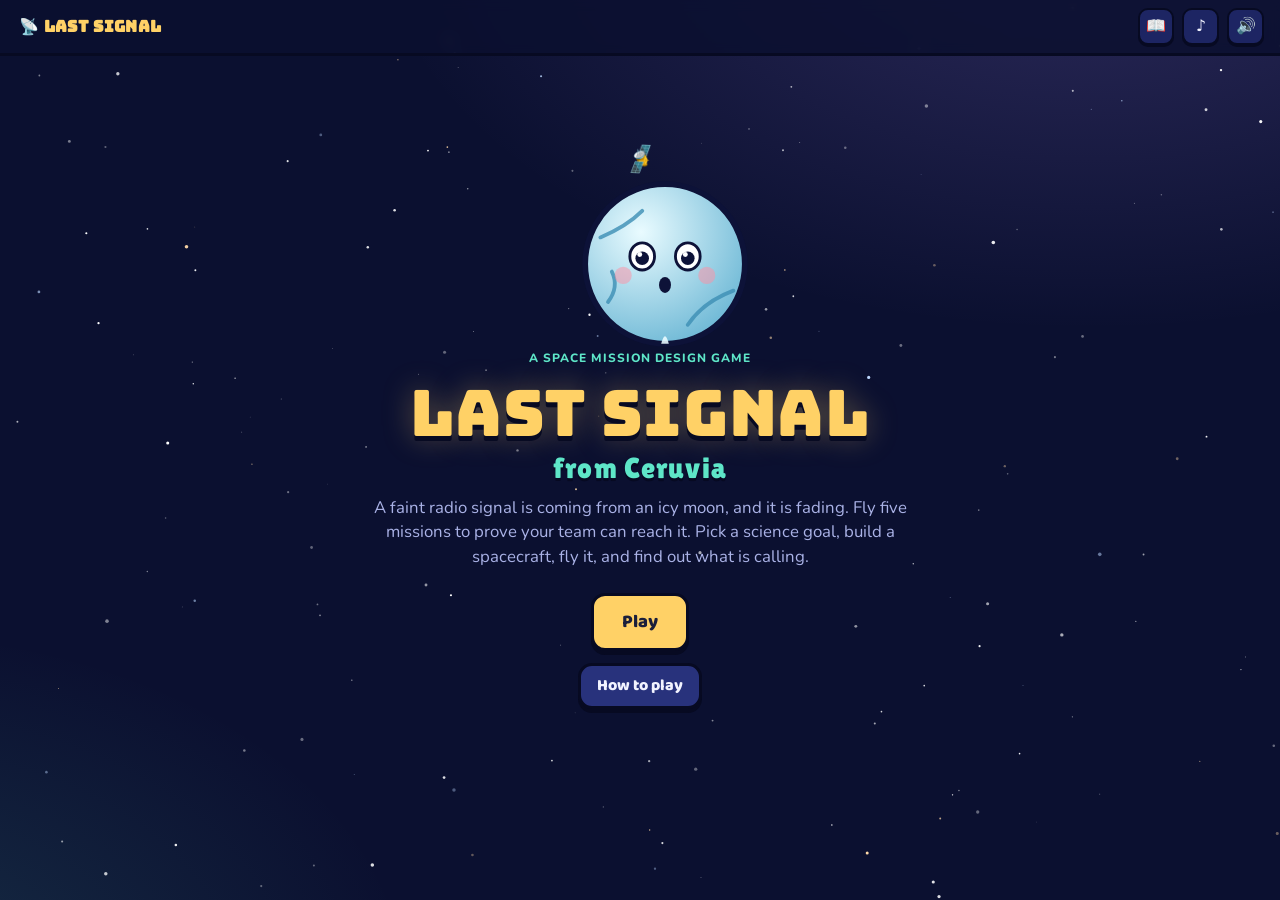
==== commit c3f6a577: "Step 8: synthesized sound, chiptune music and the fun layer Sound (js/audio.js, Web Audio, no audio " ====
--- a/index.html
+++ b/index.html
@@ -29,5 +29,6 @@
 <script src="js/builder.js"></script>
 <script src="js/minigames.js"></script>
 <script src="js/game.js"></script>
+<script src="js/fun.js"></script>
 </body>
 </html>
--- a/style.css
+++ b/style.css
@@ -370,6 +370,67 @@
 .app.enter > * { animation: fadeUp .25s ease-out; }
 @keyframes fadeUp { from { transform: translateY(6px); opacity: 0; } }
 
+/* ---------- fun layer ---------- */
+.iconbtn.off { opacity: .45; text-decoration: line-through; }
+/* rank stamps */
+.stamp { width: 84px; height: 84px; margin: -6px auto 4px; border-radius: 50%; border: 4px solid currentColor; display: flex; flex-direction: column; align-items: center; justify-content: center;
+  transform: rotate(-12deg); animation: stampIn .45s cubic-bezier(.2, 1.6, .4, 1); font-family: var(--title); line-height: 1; }
+.stamp b { font-size: 2.2rem; font-weight: 400; } .stamp span { font-family: var(--round); font-weight: 800; font-size: .7rem; text-transform: uppercase; }
+.rank-S { color: #ffd166; } .rank-A { color: #5ee6c8; } .rank-B { color: #7cc4ff; } .rank-C { color: #ffb547; } .rank-D { color: #ff6b8a; }
+@keyframes stampIn { 0% { transform: rotate(-12deg) scale(2.4); opacity: 0; } 100% { transform: rotate(-12deg) scale(1); opacity: 1; } }
+/* badge pop-up */
+.badgePop { position: fixed; left: 50%; top: 76px; transform: translateX(-50%); z-index: 95; width: min(400px, calc(100% - 32px)); display: flex; gap: .8rem; align-items: center;
+  background: var(--card2); border: 3px solid var(--ink); border-radius: 18px; padding: .7rem .9rem; box-shadow: 0 6px 0 var(--ink), 0 0 30px rgba(255, 209, 102, .4); cursor: pointer;
+  animation: badgeIn .5s cubic-bezier(.2, 1.5, .4, 1); transition: opacity .3s, transform .3s; }
+.badgePop.out { opacity: 0; transform: translate(-50%, -20px); }
+.badgePop p { margin: .1rem 0 0; } .hatnote { color: var(--accent); font-weight: 700; }
+.bp-icon { font-size: 2.4rem; animation: spinIn .6s ease-out; }
+@keyframes badgeIn { 0% { transform: translate(-50%, -40px) scale(.7); opacity: 0; } 100% { transform: translate(-50%, 0) scale(1); opacity: 1; } }
+@keyframes spinIn { from { transform: rotate(-200deg) scale(.3); } }
+.badges { display: grid; grid-template-columns: repeat(auto-fill, minmax(150px, 1fr)); gap: .5rem; }
+.badge { display: grid; grid-template-columns: 2rem 1fr; column-gap: .4rem; align-items: center; padding: .4rem .5rem; border-radius: 12px; background: var(--bg2); border: 2px solid var(--line); opacity: .55; }
+.badge.got { opacity: 1; border-color: var(--accent); }
+.badge span { grid-row: span 2; font-size: 1.5rem; text-align: center; } .badge b { font-size: .8rem; } .badge small { font-size: .68rem; color: var(--muted); line-height: 1.2; }
+/* discovery flip cards */
+.fcards { display: grid; grid-template-columns: repeat(auto-fill, minmax(200px, 1fr)); gap: .7rem; perspective: 900px; }
+.fcard { min-height: 170px; }
+.fc-in { position: relative; width: 100%; height: 100%; min-height: 170px; transform-style: preserve-3d; animation: flip .6s ease-out var(--d) both; }
+.fc-back, .fc-front { position: absolute; inset: 0; backface-visibility: hidden; border-radius: 14px; border: 3px solid var(--ink); box-shadow: var(--sticker-sm); padding: .6rem .7rem; }
+.fc-back { display: grid; place-items: center; background: repeating-linear-gradient(45deg, var(--card2) 0 10px, var(--card) 10px 20px); font-family: var(--title); font-size: 2.6rem; color: var(--accent); }
+.fc-front { transform: rotateY(180deg); background: var(--card); display: flex; flex-direction: column; gap: .2rem; }
+.fc-front p { flex: 1; margin: .1rem 0; }
+@keyframes flip { from { transform: rotateY(0); } to { transform: rotateY(180deg); } }
+.fcard.rare .fc-front { border-color: #7cc4ff; box-shadow: 0 3px 0 var(--ink), 0 0 14px rgba(124, 196, 255, .45); }
+.fcard.epic .fc-front { border-color: #ffd166; box-shadow: 0 3px 0 var(--ink), 0 0 22px rgba(255, 209, 102, .6); background: linear-gradient(160deg, #3a2f6e, var(--card)); }
+.rar { font-size: .68rem; font-weight: 800; text-transform: uppercase; letter-spacing: .08em; color: var(--muted); }
+.fcard.rare .rar { color: #7cc4ff; } .fcard.epic .rar { color: #ffd166; }
+.new { font-size: .65rem; font-weight: 900; background: var(--pink); color: #fff; border-radius: 99px; padding: .05rem .45rem; border: 2px solid var(--ink); }
+/* hats, moods and quips on the spacecraft */
+.hat { position: absolute; top: -46px; left: 50%; transform: translateX(-50%) rotate(-8deg); font-size: 1.9rem; z-index: 3; pointer-events: none; filter: drop-shadow(0 2px 0 var(--ink)); }
+.moodface { position: absolute; top: -14px; right: -8px; font-size: 1.3rem; z-index: 3; animation: bob 1.2s ease-in-out infinite; }
+.ship { position: relative; }
+.ship.mood-worried .googly b { animation-duration: 1.4s; }
+.ship.mood-panic .googly b { animation: panicEyes .25s linear infinite; }
+.ship.mood-panic .body { animation: shake .4s linear infinite; }
+.ship.mood-happy .googly b { animation: googly 3.5s ease-in-out infinite; }
+@keyframes panicEyes { 0% { transform: translate(0, 0); } 50% { transform: translate(5px, 4px); } 100% { transform: translate(0, 5px); } }
+@keyframes shake { 25% { transform: translateX(-1.5px) rotate(-.4deg); } 75% { transform: translateX(1.5px) rotate(.4deg); } }
+.shipsay { position: absolute; top: 46px; left: calc(50% + 44px); z-index: 4; background: #fff; color: #1b1f3b; font-weight: 800; font-size: .78rem; line-height: 1.2;
+  padding: .35rem .6rem; border-radius: 12px 12px 12px 2px; border: 3px solid var(--ink); box-shadow: var(--sticker-sm); width: max-content; max-width: min(170px, calc(50% - 50px));
+  animation: popIn .25s ease-out; transition: opacity .35s; pointer-events: none; }
+.shipsay::after { content: ""; position: absolute; left: -11px; bottom: 4px; border: 7px solid transparent; border-right-color: var(--ink); }
+.shipsay.out { opacity: 0; }
+.hats { display: flex; flex-wrap: wrap; gap: .4rem; }
+.hatbtn { width: 2.6rem; height: 2.6rem; font-size: 1.4rem; border-radius: 12px; border: 3px solid var(--ink); background: var(--bg2); cursor: pointer; box-shadow: 0 2px 0 var(--ink); }
+.hatbtn.sel { background: var(--accent); }
+/* versus */
+.vs-banner { display: flex; gap: .8rem; align-items: center; flex-wrap: wrap; background: linear-gradient(90deg, #3b2a7a, var(--card)); border: 3px solid var(--ink); box-shadow: var(--sticker);
+  border-radius: var(--radius); padding: .7rem .9rem; margin: .6rem auto 1rem; max-width: 720px; text-align: left; }
+.vs-banner > div:nth-child(2) { flex: 1; min-width: 180px; } .vs-banner p { margin: .1rem 0 0; }
+.vs-icon { font-size: 2rem; }
+.vs-wrap.won { border-color: var(--good); } .vs-wrap.lost { border-color: var(--pink); }
+.vs-wrap td.best { color: var(--good); font-weight: 800; }
+
 /* phones */
 @media (max-width: 720px) {
   .hangar-grid, .explore-grid, .paint-grid { grid-template-columns: minmax(0, 1fr); }
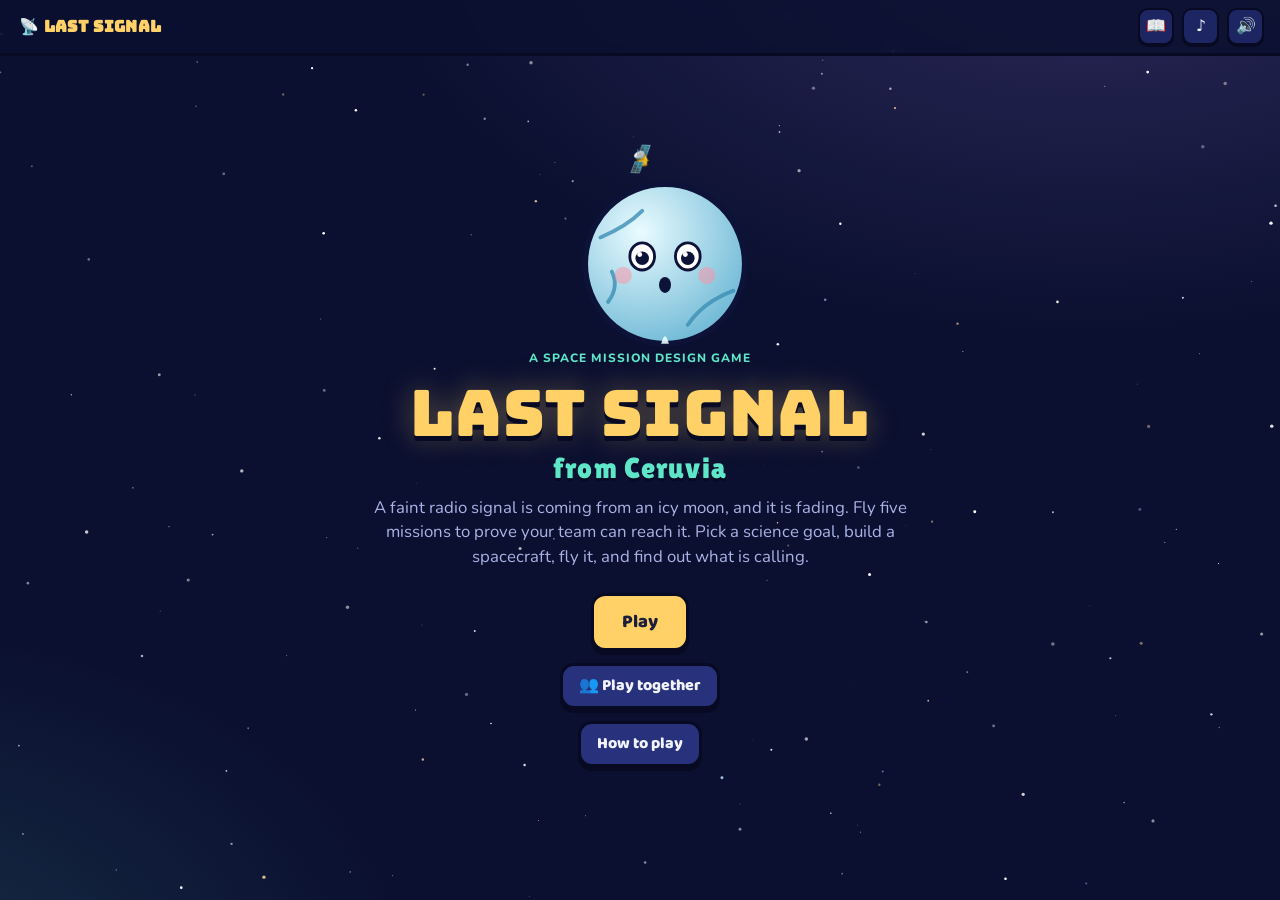
==== commit c6342124: "Step 9: online co-op for two to four players "Play together" lets a crew build one spacecraft and fl" ====
--- a/index.html
+++ b/index.html
@@ -29,6 +29,8 @@
 <script src="js/builder.js"></script>
 <script src="js/minigames.js"></script>
 <script src="js/game.js"></script>
+<script src="js/firebase-config.js"></script>
+<script src="js/net.js"></script>
 <script src="js/fun.js"></script>
 </body>
 </html>
--- a/style.css
+++ b/style.css
@@ -431,12 +431,32 @@
 .vs-wrap.won { border-color: var(--good); } .vs-wrap.lost { border-color: var(--pink); }
 .vs-wrap td.best { color: var(--good); font-weight: 800; }
 
+/* ---------- co-op ---------- */
+.online-grid { display: grid; grid-template-columns: repeat(auto-fit, minmax(220px, 1fr)); gap: 1rem; margin: .5rem 0 1rem; }
+.codein { font-family: var(--mono); font-size: 1.3rem; letter-spacing: .25em; text-transform: uppercase; width: 9rem; text-align: center; }
+.neterr { background: rgba(239, 71, 111, .15); border: 2px solid var(--bad); border-radius: 12px; padding: .5rem .7rem; }
+.roomcode { font-size: clamp(2.4rem, 12vw, 3.6rem); font-weight: 600; letter-spacing: .25em; color: var(--accent); text-shadow: 0 4px 0 var(--ink); }
+.lobby { text-align: center; } .lobby .crew, .lobby .rolehelp { text-align: left; }
+.crew { list-style: none; padding: 0; } .crew li { display: flex; flex-wrap: wrap; align-items: center; gap: .4rem; padding: .5rem 0; border-top: 2px solid var(--line); }
+.crew .roles { display: flex; flex-wrap: wrap; gap: .3rem; margin-left: auto; }
+.role-tag { display: inline-block; font-size: .72rem; font-weight: 800; padding: .1rem .5rem; border-radius: 99px; border: 2px solid var(--ink); color: #1b1f3b; white-space: nowrap; }
+.r-lead { background: var(--accent); } .r-prop { background: #ff9f5a; } .r-sci { background: var(--accent2); } .r-pwr { background: var(--blue); }
+.rolehelp p { margin: .3rem 0; }
+.topbar .ico { display: none; }
+.roomchip { font-size: .8rem; background: var(--card2); border: 2px solid var(--ink); border-radius: 99px; padding: .15rem .55rem; white-space: nowrap; }
+.votes { list-style: none; padding: 0; } .votes li { padding: .3rem 0; } .votes li.go { color: var(--good); font-weight: 800; }
+
 /* phones */
 @media (max-width: 720px) {
   .hangar-grid, .explore-grid, .paint-grid { grid-template-columns: minmax(0, 1fr); }
   .mount { width: 56px; } .mount.wing { width: 50px; }
   .shelf { max-height: none; }
   .tb-mission { display: none; }
+  .roomchip b, .roomchip .rl { display: none; }
+  .topbar { gap: .35rem; padding: .5rem 10px; }
+  .topbar .lbl { display: none; } .topbar .ico { display: inline; }
+  .topbar .btn.small { padding: .25em .5em; }
+  .iconbtn { width: 2.1rem; height: 2.1rem; }
   .brand span { display: none; }
   .findlist li { grid-template-columns: 6rem 1fr; }
   .findlist li span:last-child { grid-column: 2; }
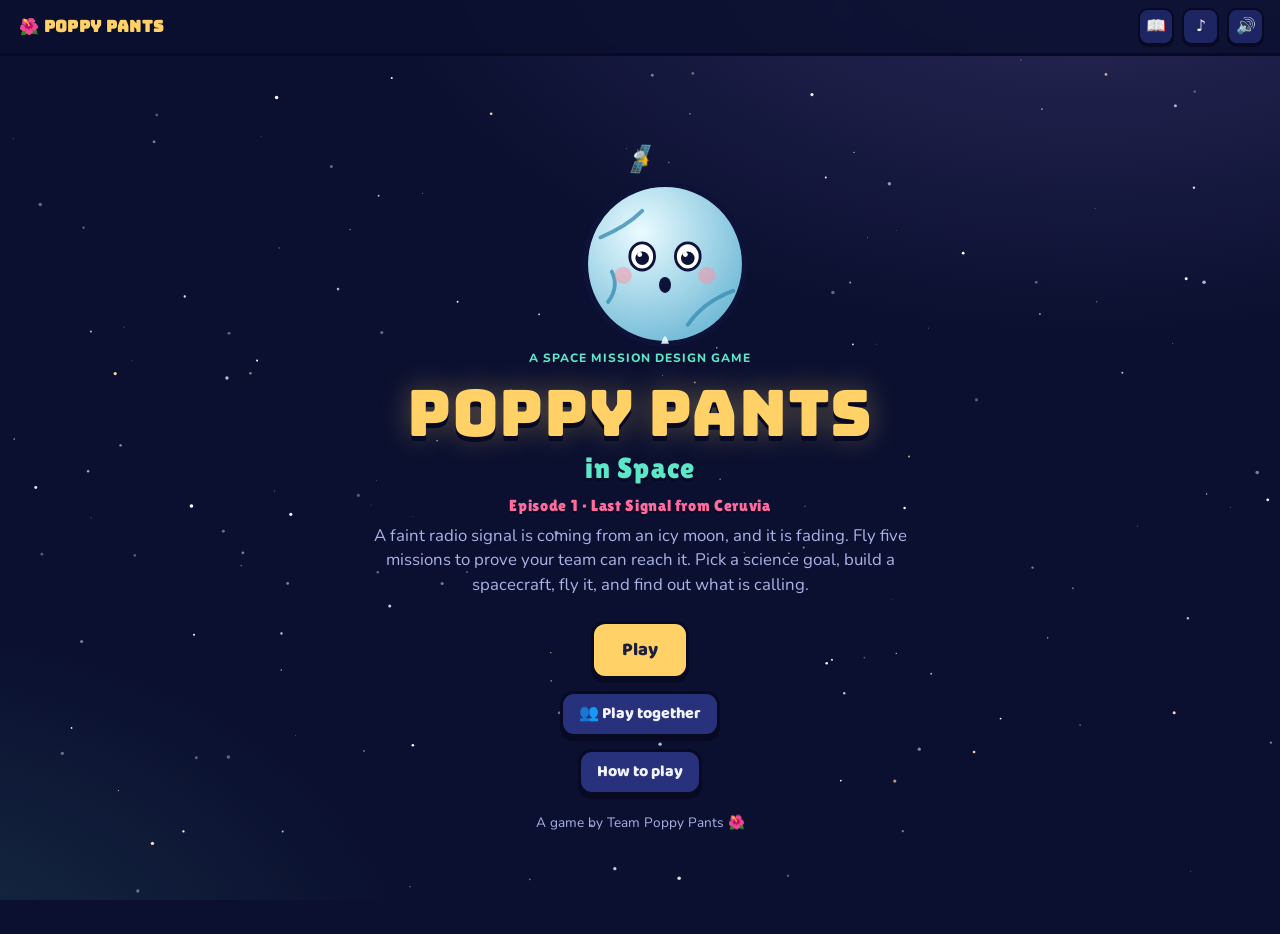
==== commit 61176563: "Rename the game to Poppy Pants in Space, by Team Poppy Pants The title screen, browser tab and top b" ====
--- a/index.html
+++ b/index.html
@@ -4,10 +4,10 @@
 <head>
 <meta charset="utf-8">
 <meta name="viewport" content="width=device-width, initial-scale=1">
-<meta name="description" content="Design and fly science missions, from Earth orbit to an icy moon with a fading signal.">
+<meta name="description" content="Poppy Pants in Space: design and fly science missions, from Earth orbit to an icy moon with a fading signal. A game by Team Poppy Pants.">
 <meta name="ai-assistance" content="Code, in-game text and synthesized audio written with the help of Claude (Anthropic), directed and reviewed by the team. No AI-generated images.">
 <meta name="theme-color" content="#0b1030">
-<title>Last Signal from Ceruvia</title>
+<title>Poppy Pants in Space</title>
 <link rel="preconnect" href="https://fonts.googleapis.com">
 <link rel="preconnect" href="https://fonts.gstatic.com" crossorigin>
 <link rel="stylesheet" href="https://fonts.googleapis.com/css2?family=Baloo+2:wght@600;700;800&family=Bungee&family=IBM+Plex+Mono:wght@400;600&family=Lilita+One&family=Nunito:wght@400;600;700;800&display=swap">
--- a/style.css
+++ b/style.css
@@ -465,3 +465,46 @@
   .hero { width: 150px; height: 150px; } .hero-planet { inset: 20px; width: 110px; height: 110px; }
 }
 @media (prefers-reduced-motion: reduce) { * { transition: none !important; animation: none !important; } }
+
+/* ---------- challenge resources: phase bar, ConOps timeline, trajectory ---------- */
+.mphases { max-width: 860px; margin: 0 auto 10px; }
+.mphases ol { list-style: none; display: flex; gap: 4px; margin: 0; padding: 0; }
+.mphases li { flex: 1 1 0; min-width: 0; padding: 6px 8px; background: var(--bg2); border: 1px solid var(--line); text-align: center; line-height: 1.2; }
+.mphases li:first-child { border-radius: 12px 0 0 12px; } .mphases li:last-child { border-radius: 0 12px 12px 0; }
+.mphases b { display: block; font-family: var(--round); font-size: .85rem; white-space: nowrap; overflow: hidden; text-overflow: ellipsis; }
+.mphases span { display: block; font-size: .68rem; color: var(--muted); white-space: nowrap; overflow: hidden; text-overflow: ellipsis; }
+.mphases li.done { background: var(--card); } .mphases li.done b { color: var(--good); }
+.mphases li.cur { background: var(--accent); border-color: var(--ink); box-shadow: var(--sticker-sm); }
+.mphases li.cur b, .mphases li.cur span { color: var(--ink); }
+.conops-card h3.mt { margin-top: 18px; }
+.cbar { display: flex; gap: 2px; height: 30px; border-radius: 10px; overflow: hidden; border: 2px solid var(--ink); background: var(--bg2); }
+.cseg { flex: 0 0 26px; display: grid; place-items: center; min-width: 26px; background: var(--card2); }
+.cseg i { font-style: normal; font-size: .9rem; }
+.cseg.build { background: var(--violet); } .cseg.cruise { background: var(--blue); } .cseg.sci { background: var(--good); }
+.cscale { display: flex; justify-content: space-between; margin: 3px 2px 8px; }
+.clist { list-style: none; margin: 0; padding: 0; display: grid; grid-template-columns: repeat(auto-fill, minmax(230px, 1fr)); gap: 6px 14px; }
+.clist li { display: flex; gap: 8px; align-items: flex-start; }
+.clist .cicon { flex: none; width: 1.6rem; text-align: center; font-size: 1.1rem; }
+.clist .pill { margin-left: 4px; }
+.traj { margin: 6px 0 0; }
+.traj svg { display: block; width: 100%; max-width: 560px; height: auto; margin: 0 auto; background: radial-gradient(ellipse at center, #18205a, var(--bg) 75%); border-radius: 14px; border: 1px solid var(--line); }
+.traj figcaption { margin-top: 6px; }
+.traj .torbit { fill: none; stroke: var(--line); stroke-width: 1.2; stroke-dasharray: 3 4; }
+.traj .tpath { fill: none; stroke: var(--accent2); stroke-width: 2.5; stroke-linecap: round; }
+.traj .tpath.thin { stroke-width: 1.4; }
+.traj .tret { fill: none; stroke: var(--pink); stroke-width: 2; stroke-dasharray: 6 4; }
+.traj .tship { fill: var(--accent); stroke: var(--ink); stroke-width: 1.5; }
+.traj .tlabel { fill: var(--muted); font: 600 10px var(--font); }
+.traj .tlabel.strong { fill: var(--ink); font-weight: 800; }
+.links li { margin-bottom: 10px; }
+@media (max-width: 720px) {
+  .mphases li { padding: 5px 3px; }
+  .mphases b { font-size: .72rem; }
+  .mphases li:not(.cur) span { display: none; }
+  .mphases li.cur { flex-grow: 2.2; }
+}
+
+/* ---------- Team Poppy Pants touches ---------- */
+.title-screen .episode { font-family: var(--display); color: var(--pink); letter-spacing: .04em; margin: -.1em 0 .4em; text-shadow: 0 2px 0 var(--ink); }
+.title-screen .credit { margin-top: 18px; }
+.credit-roll { font-family: var(--round); font-size: 1.05rem; background: rgba(255, 107, 157, .12); border: 1px dashed var(--pink); border-radius: 12px; padding: 10px 12px; }
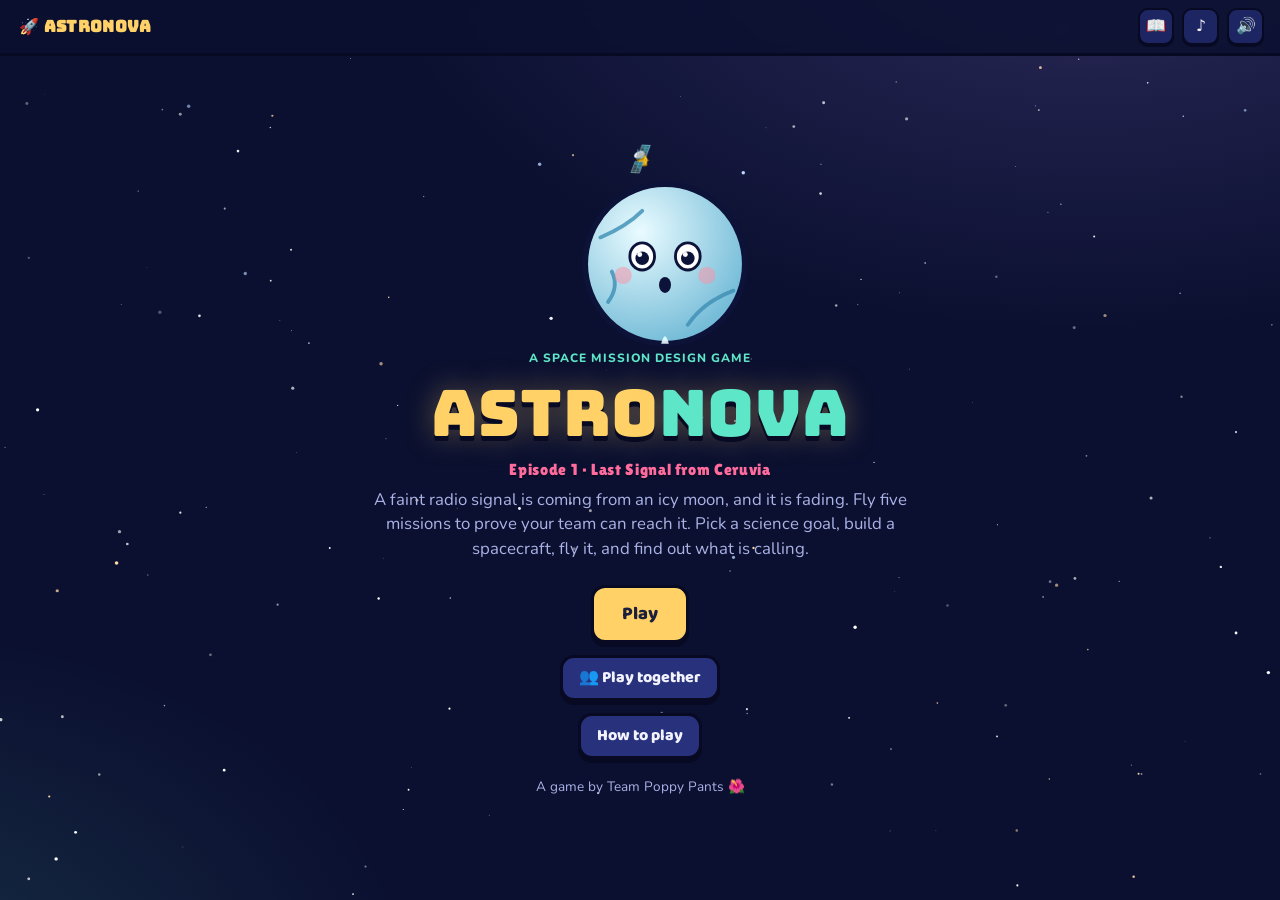
==== commit af507ec6: "Rename the game to AstroNova The title screen, browser tab, top bar, handbook, default mission patch" ====
--- a/index.html
+++ b/index.html
@@ -4,10 +4,10 @@
 <head>
 <meta charset="utf-8">
 <meta name="viewport" content="width=device-width, initial-scale=1">
-<meta name="description" content="Poppy Pants in Space: design and fly science missions, from Earth orbit to an icy moon with a fading signal. A game by Team Poppy Pants.">
+<meta name="description" content="AstroNova: design and fly science missions, from Earth orbit to an icy moon with a fading signal. A game by Team Poppy Pants.">
 <meta name="ai-assistance" content="Code, in-game text and synthesized audio written with the help of Claude (Anthropic), directed and reviewed by the team. No AI-generated images.">
 <meta name="theme-color" content="#0b1030">
-<title>Poppy Pants in Space</title>
+<title>AstroNova</title>
 <link rel="preconnect" href="https://fonts.googleapis.com">
 <link rel="preconnect" href="https://fonts.gstatic.com" crossorigin>
 <link rel="stylesheet" href="https://fonts.googleapis.com/css2?family=Baloo+2:wght@600;700;800&family=Bungee&family=IBM+Plex+Mono:wght@400;600&family=Lilita+One&family=Nunito:wght@400;600;700;800&display=swap">
--- a/style.css
+++ b/style.css
@@ -508,3 +508,40 @@
 .title-screen .episode { font-family: var(--display); color: var(--pink); letter-spacing: .04em; margin: -.1em 0 .4em; text-shadow: 0 2px 0 var(--ink); }
 .title-screen .credit { margin-top: 18px; }
 .credit-roll { font-family: var(--round); font-size: 1.05rem; background: rgba(255, 107, 157, .12); border: 1px dashed var(--pink); border-radius: 12px; padding: 10px 12px; }
+
+/* ---------- clarity pass: say what to do next on every screen ---------- */
+.mission { position: relative; }
+.mission.next { border-color: var(--accent); box-shadow: 0 5px 0 var(--ink), 0 0 0 4px rgba(255, 209, 102, .35); animation: nudge 1.6s ease-in-out infinite; }
+.nextflag { position: absolute; top: -12px; left: 14px; background: var(--accent); color: var(--ink); font: 800 .78rem var(--round); padding: 2px 10px; border-radius: 99px; border: 2px solid var(--ink); }
+@keyframes nudge { 0%, 100% { transform: none; } 50% { transform: translateY(-3px); } }
+details.fold > summary { font-family: var(--display); font-size: 1.1rem; list-style: none; cursor: pointer; }
+details.fold > summary::after { content: ' ▸ show'; font: 600 .8rem var(--font); color: var(--accent2); }
+details.fold[open] > summary::after { content: ' ▾ hide'; }
+details.fold[open] > summary { margin-bottom: .6rem; }
+.pill.pick { background: var(--good); color: var(--ink); border-color: var(--ink); vertical-align: middle; }
+.meter.idle .bar i { background: var(--line); }
+.meter.idle .mono { color: var(--muted); }
+.coach.pulse { animation: coachpulse 1s ease 3; }
+@keyframes coachpulse { 50% { box-shadow: 0 0 0 6px rgba(255, 209, 102, .6); } }
+.welcome { text-align: center; }
+.welcome .face.big { width: 72px; height: 72px; margin: 0 auto 6px; }
+.welcome .stack { display: flex; flex-direction: column; gap: 10px; align-items: stretch; margin: 14px 0 8px; }
+.card.summary .row { margin-top: 10px; }
+.todo { display: flex; gap: 10px; align-items: center; background: rgba(255, 209, 102, .14); border: 3px solid var(--accent); border-radius: 14px; padding: 8px 14px; margin: 10px 0; box-shadow: var(--sticker-sm); }
+.todo.ok { border-color: var(--good); background: rgba(6, 214, 160, .12); }
+.todo p { margin: 0; } .todo > span { font-size: 1.4rem; }
+.sitedot em { position: absolute; top: 100%; left: 50%; transform: translateX(-50%); margin-top: 3px; font: 700 .62rem var(--font); color: #fff; white-space: nowrap; text-shadow: 0 1px 3px #000, 0 0 6px #000; pointer-events: none; max-width: 130px; overflow: hidden; text-overflow: ellipsis; }
+.sitedot.todo { box-shadow: 0 0 0 2px #fff, 0 0 0 7px rgba(255, 209, 102, .55); animation: sitepulse 1.4s ease-in-out infinite; }
+.sitedot.sel.todo, .sitedot.sel { animation: none; }
+@keyframes sitepulse { 50% { box-shadow: 0 0 0 2px #fff, 0 0 0 12px rgba(255, 209, 102, .15); } }
+.sitedot em.up { top: auto; bottom: 100%; margin: 0 0 3px; }
+.objlist.live li { color: var(--muted); } .objlist.live li.good { color: var(--good); font-weight: 700; }
+h3.mt { margin-top: 16px; }
+.report-next { justify-content: center; margin-top: 10px; width: 100%; }
+.howto { background: rgba(255, 209, 102, .12); border-left: 4px solid var(--accent); border-radius: 8px; padding: 8px 12px; }
+.game-card .job { background: rgba(6, 214, 160, .14); border: 3px solid var(--good); border-radius: 14px; padding: 10px 14px; margin: 10px 0; text-align: left; }
+.game-card .job .eyebrow { display: block; } .game-card .job b { font-family: var(--round); font-size: 1.2rem; }
+.gsteps { text-align: left; margin: 8px 0; padding-left: 1.4rem; } .gsteps li { margin: 4px 0; }
+
+/* ---------- AstroNova title ---------- */
+.game-title .nova { color: var(--accent2); }
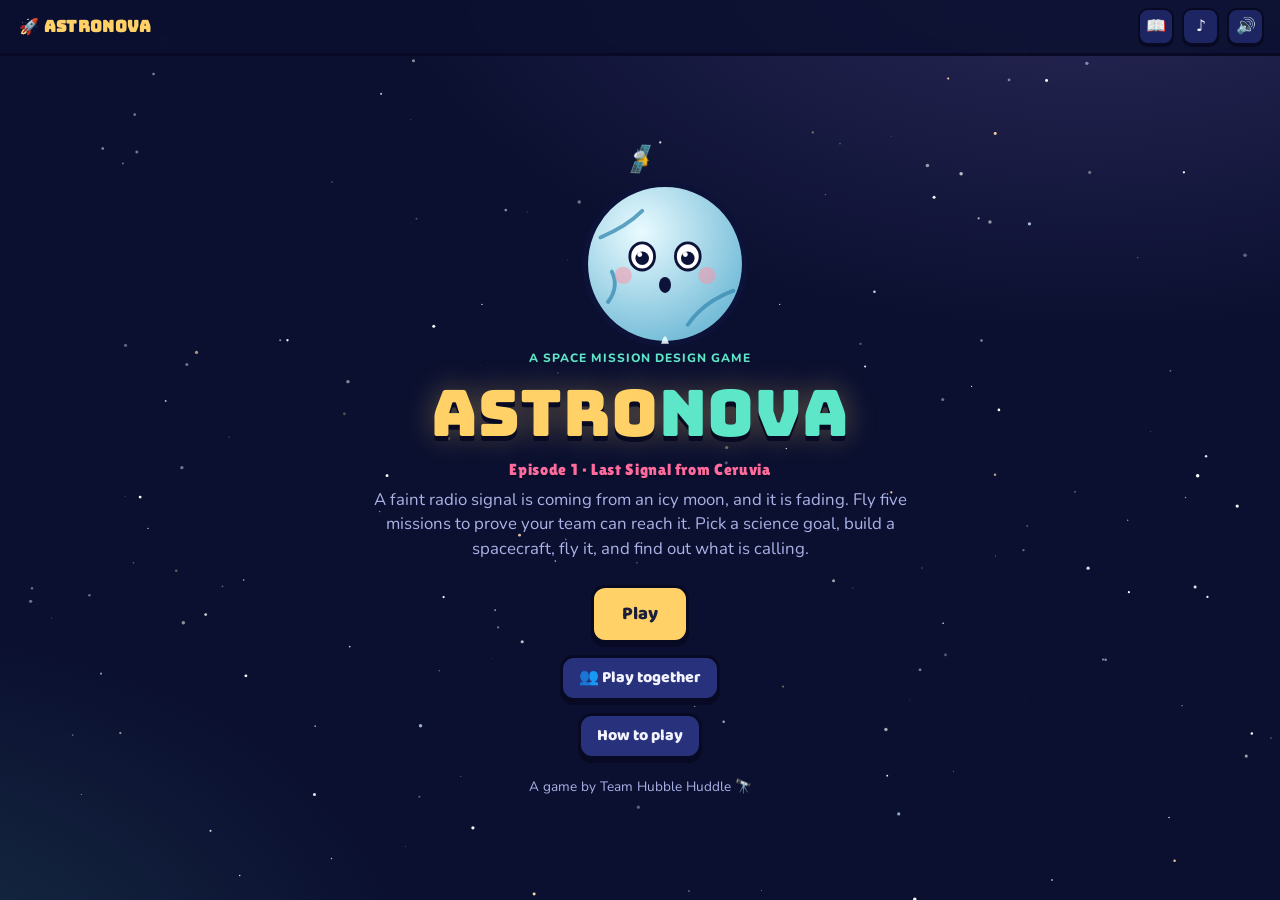
==== commit b8417ad0: "Credit Team Hubble Huddle as the team behind AstroNova The title screen, finale, handbook, page desc" ====
--- a/index.html
+++ b/index.html
@@ -4,7 +4,7 @@
 <head>
 <meta charset="utf-8">
 <meta name="viewport" content="width=device-width, initial-scale=1">
-<meta name="description" content="AstroNova: design and fly science missions, from Earth orbit to an icy moon with a fading signal. A game by Team Poppy Pants.">
+<meta name="description" content="AstroNova: design and fly science missions, from Earth orbit to an icy moon with a fading signal. A game by Team Hubble Huddle.">
 <meta name="ai-assistance" content="Code, in-game text and synthesized audio written with the help of Claude (Anthropic), directed and reviewed by the team. No AI-generated images.">
 <meta name="theme-color" content="#0b1030">
 <title>AstroNova</title>
--- a/style.css
+++ b/style.css
@@ -504,7 +504,7 @@
   .mphases li.cur { flex-grow: 2.2; }
 }
 
-/* ---------- Team Poppy Pants touches ---------- */
+/* ---------- Team Hubble Huddle touches ---------- */
 .title-screen .episode { font-family: var(--display); color: var(--pink); letter-spacing: .04em; margin: -.1em 0 .4em; text-shadow: 0 2px 0 var(--ink); }
 .title-screen .credit { margin-top: 18px; }
 .credit-roll { font-family: var(--round); font-size: 1.05rem; background: rgba(255, 107, 157, .12); border: 1px dashed var(--pink); border-radius: 12px; padding: 10px 12px; }
